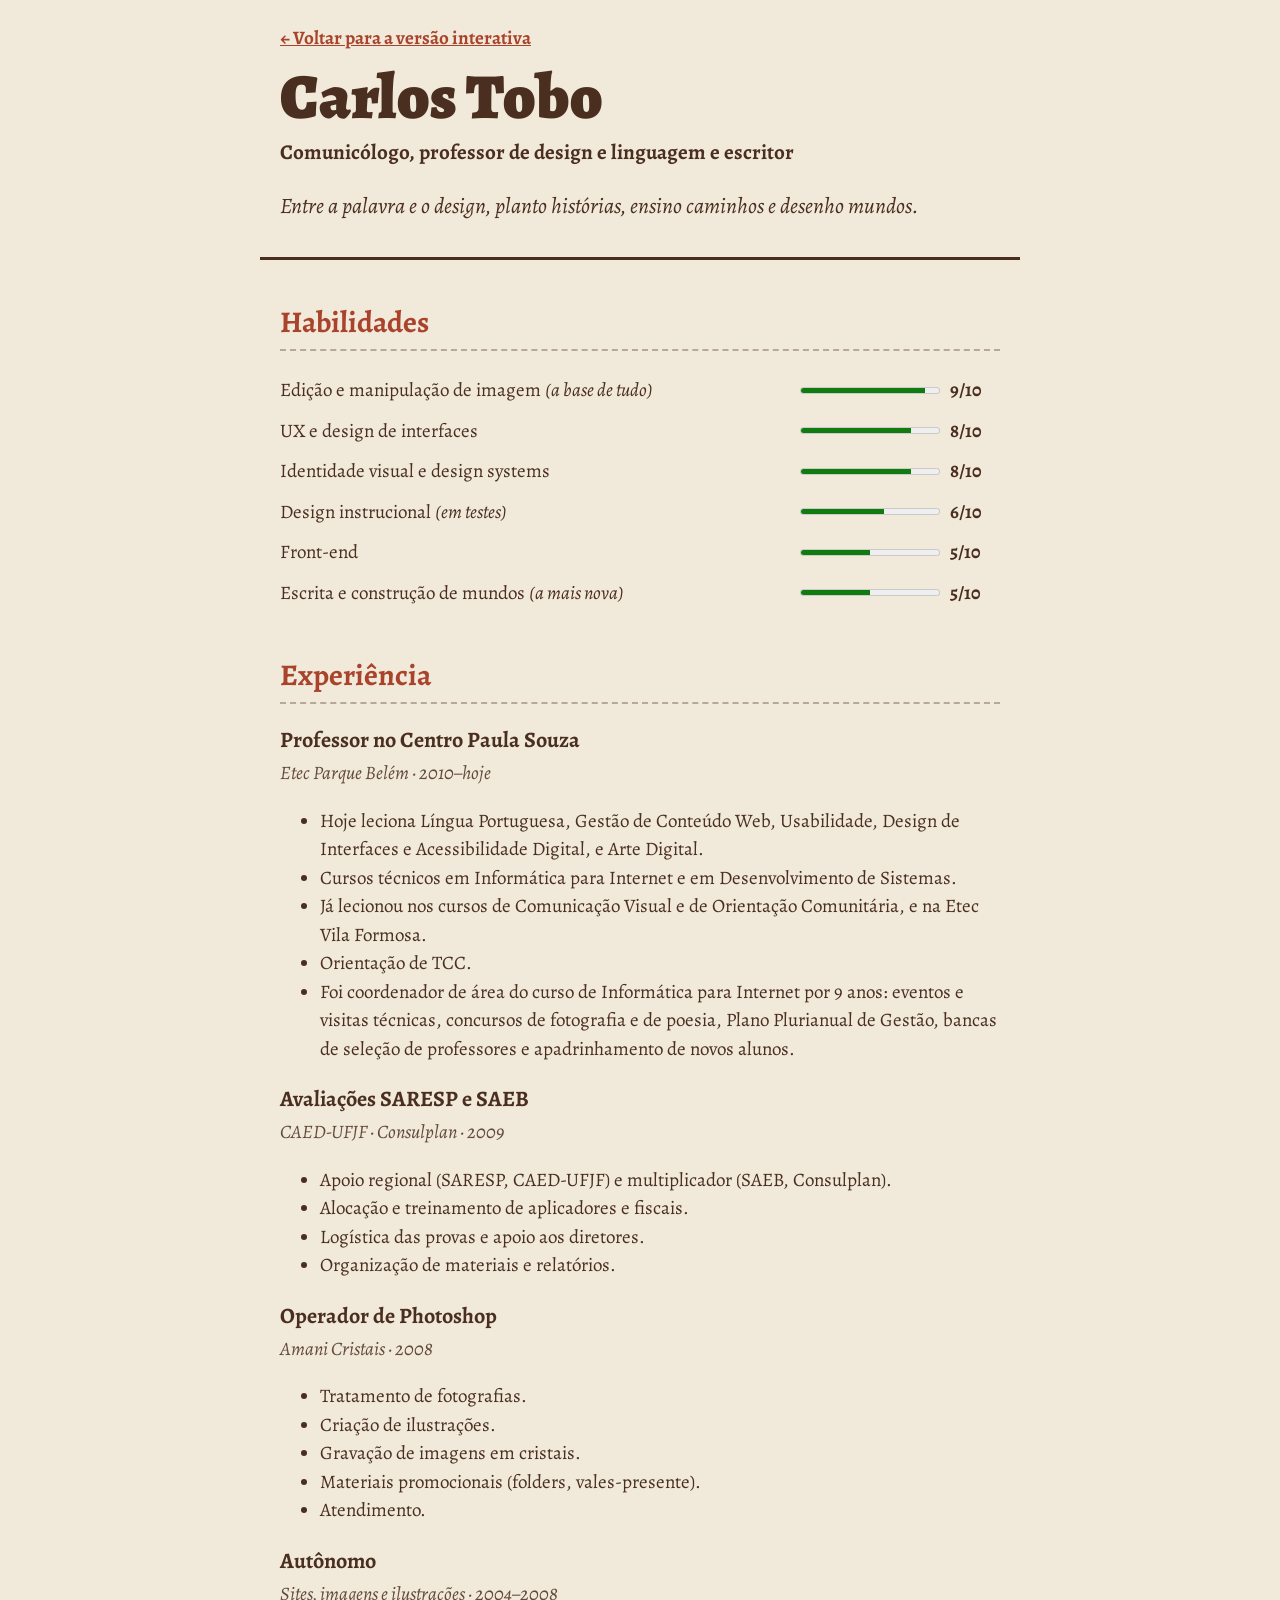
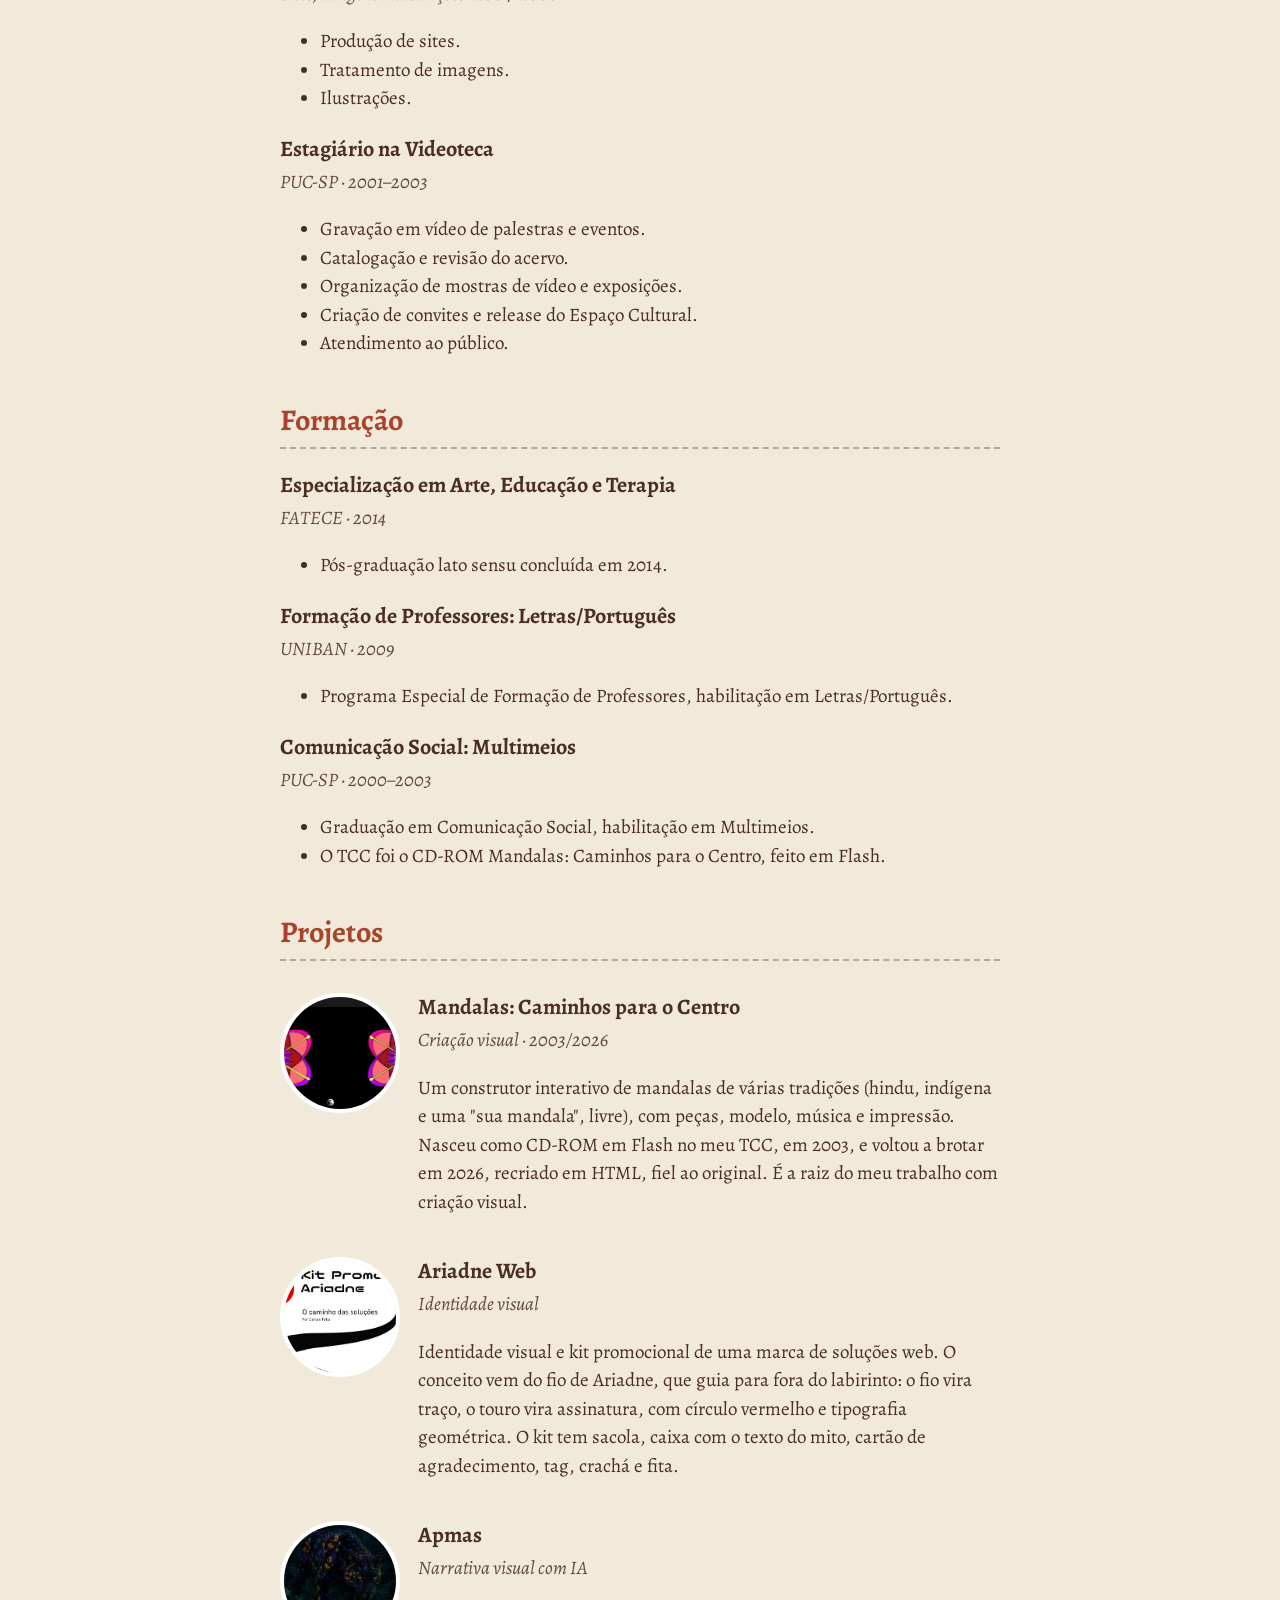
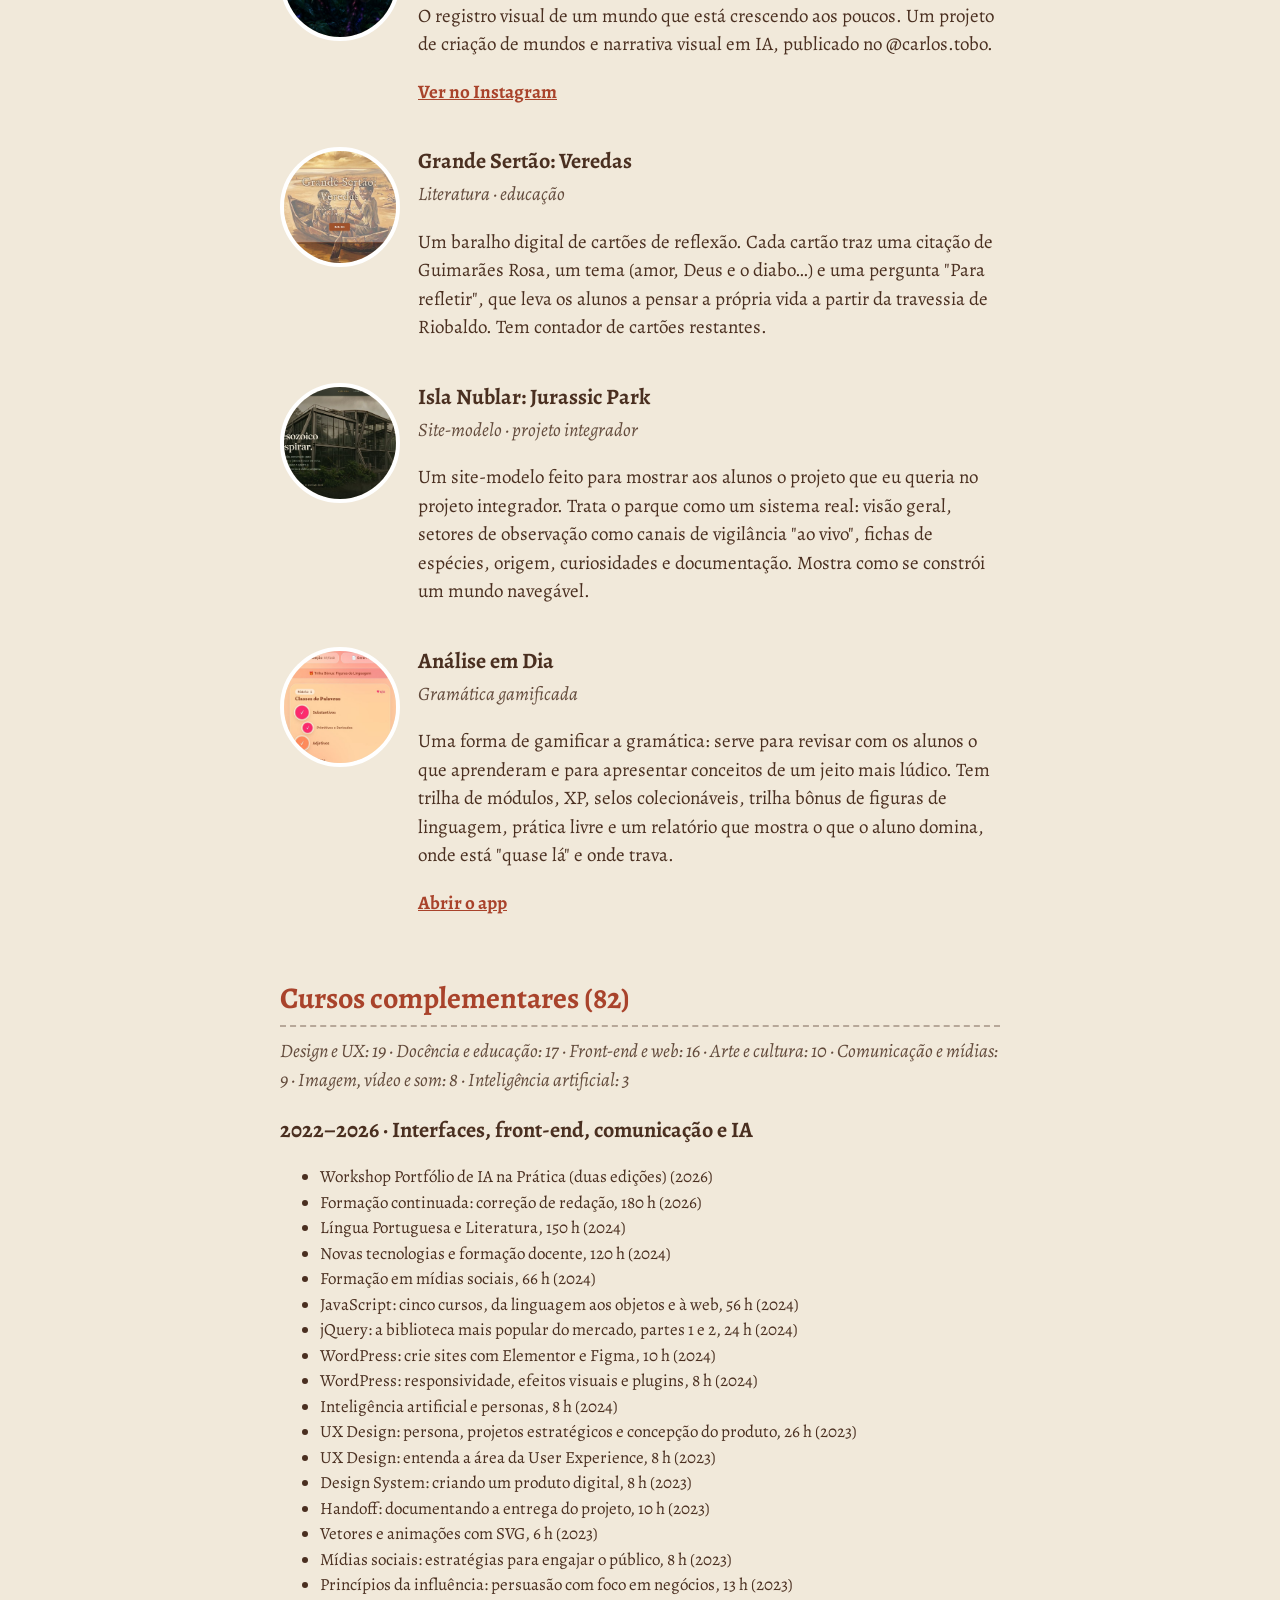
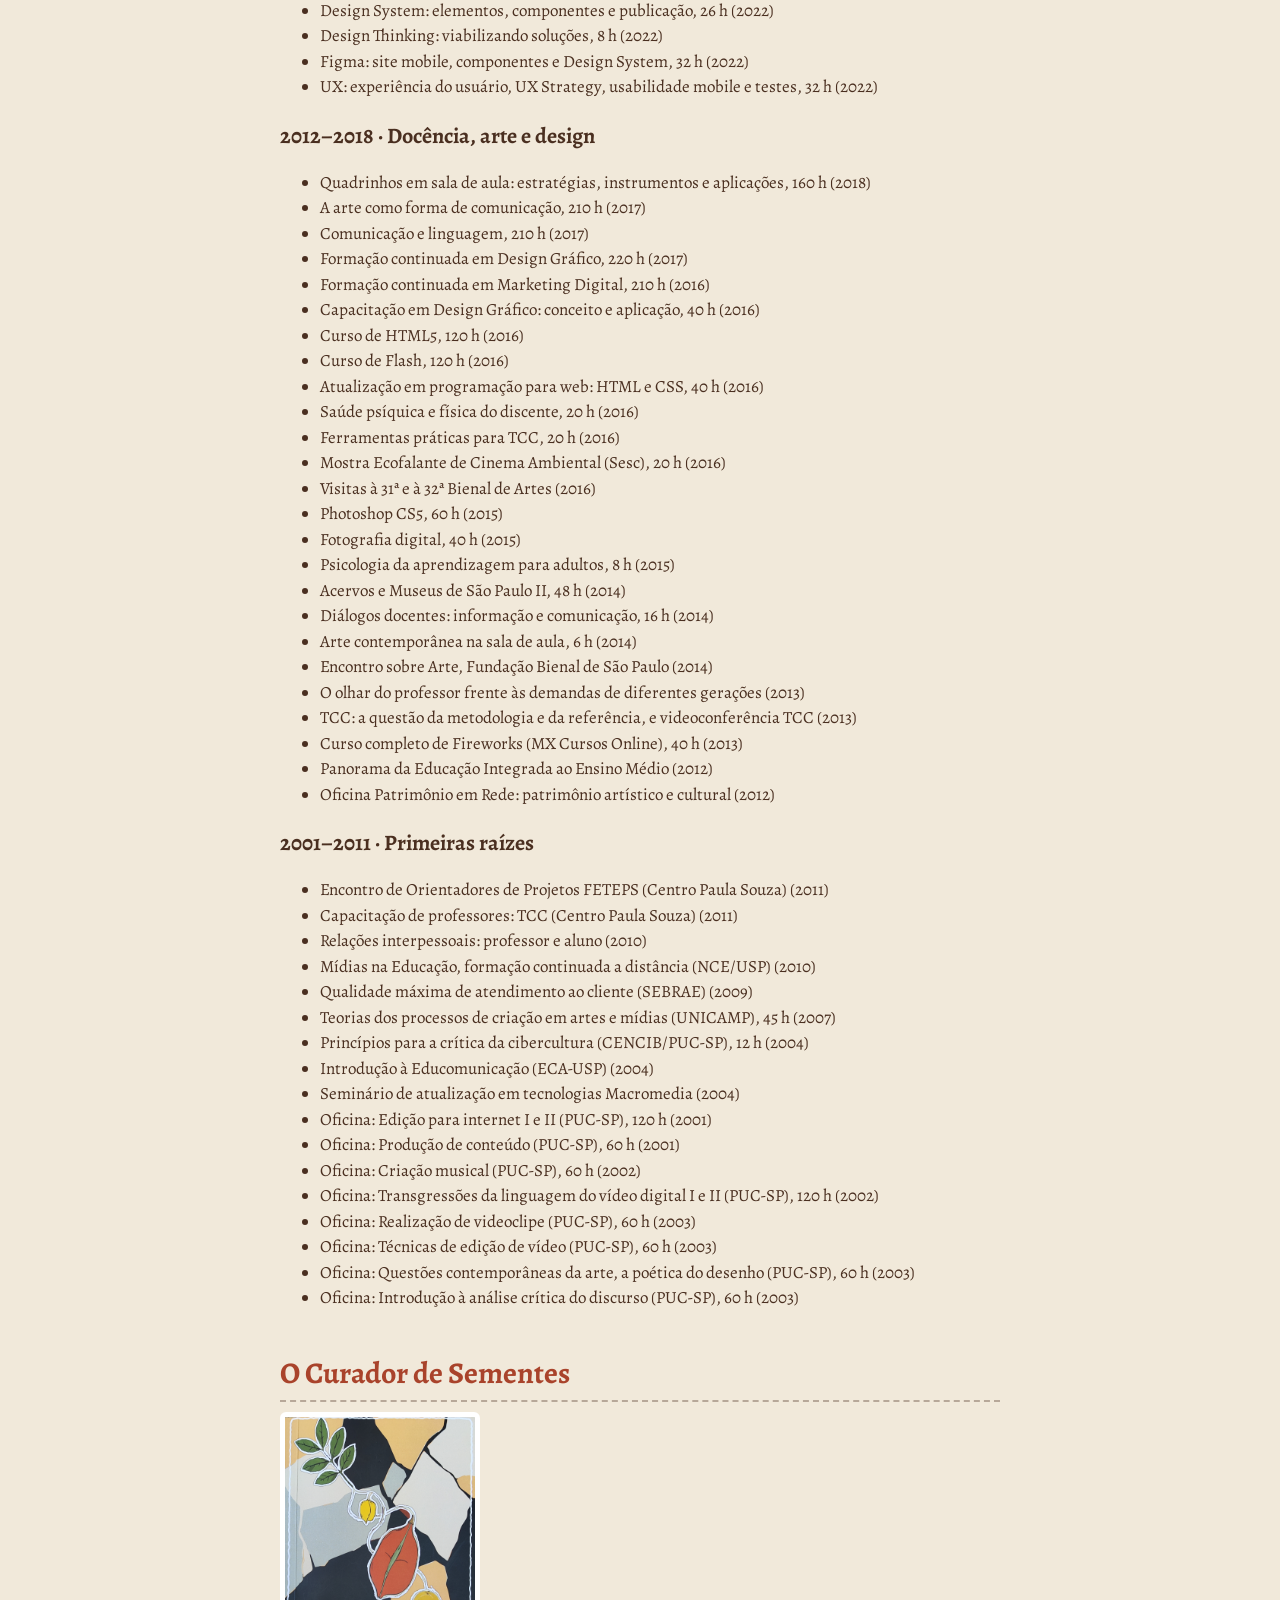
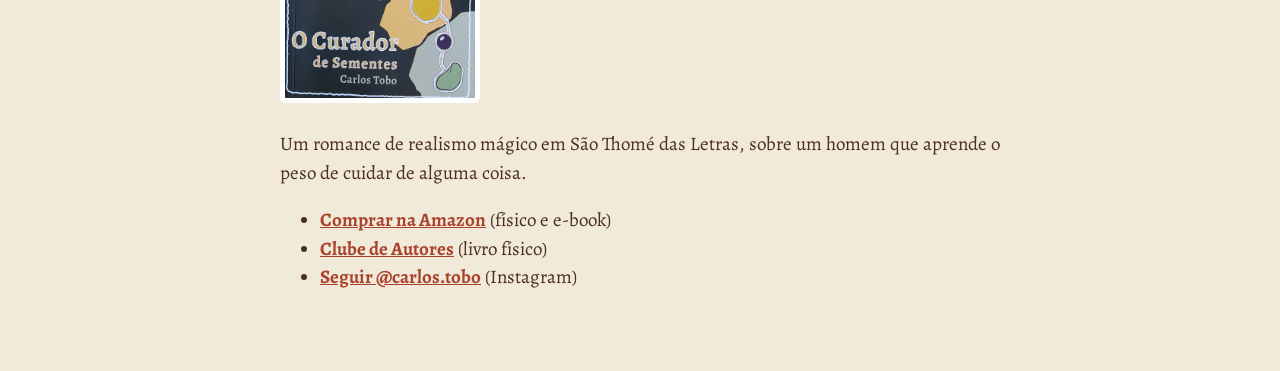
==== texto.html @ 2c95c68e "Currículo interativo: A Travessia do Curador Co-Authored-By: Claude Opus 5.5 <noreply@anthropic.com>" ====
<!doctype html>
<html lang="pt-BR">
<head>
<meta charset="utf-8">
<meta name="viewport" content="width=device-width, initial-scale=1">
<title>Carlos Tobo · Currículo em texto</title>
<meta name="description" content="Comunicólogo, professor de design e linguagem e escritor. Entre a palavra e o design, planto histórias, ensino caminhos e desenho mundos.">
<link rel="stylesheet" href="css/texto.css">
</head>
<body>
<header>
  <p class="voltar"><a href="index.html">← Voltar para a versão interativa</a></p>
  <h1>Carlos Tobo</h1>
  <p class="titulo">Comunicólogo, professor de design e linguagem e escritor</p>
  <p class="frase">Entre a palavra e o design, planto histórias, ensino caminhos e desenho mundos.</p>
</header>
<main>
<section aria-labelledby="h-hab">
  <h2 id="h-hab">Habilidades</h2>
  <ul class="hab">
    <li><span>Edição e manipulação de imagem <em>(a base de tudo)</em></span> <meter min="0" max="10" value="9">9 de 10</meter> <b>9/10</b></li>
    <li><span>UX e design de interfaces</span> <meter min="0" max="10" value="8">8 de 10</meter> <b>8/10</b></li>
    <li><span>Identidade visual e design systems</span> <meter min="0" max="10" value="8">8 de 10</meter> <b>8/10</b></li>
    <li><span>Design instrucional <em>(em testes)</em></span> <meter min="0" max="10" value="6">6 de 10</meter> <b>6/10</b></li>
    <li><span>Front-end</span> <meter min="0" max="10" value="5">5 de 10</meter> <b>5/10</b></li>
    <li><span>Escrita e construção de mundos <em>(a mais nova)</em></span> <meter min="0" max="10" value="5">5 de 10</meter> <b>5/10</b></li>
  </ul>
</section>

<section aria-labelledby="h-exp">
  <h2 id="h-exp">Experiência</h2>
  <article>
    <h3>Professor no Centro Paula Souza</h3>
    <p class="meta">Etec Parque Belém · 2010–hoje</p>
    <ul><li>Hoje leciona Língua Portuguesa, Gestão de Conteúdo Web, Usabilidade, Design de Interfaces e Acessibilidade Digital, e Arte Digital.</li><li>Cursos técnicos em Informática para Internet e em Desenvolvimento de Sistemas.</li><li>Já lecionou nos cursos de Comunicação Visual e de Orientação Comunitária, e na Etec Vila Formosa.</li><li>Orientação de TCC.</li><li>Foi coordenador de área do curso de Informática para Internet por 9 anos: eventos e visitas técnicas, concursos de fotografia e de poesia, Plano Plurianual de Gestão, bancas de seleção de professores e apadrinhamento de novos alunos.</li></ul>
  </article>
  <article>
    <h3>Avaliações SARESP e SAEB</h3>
    <p class="meta">CAED-UFJF · Consulplan · 2009</p>
    <ul><li>Apoio regional (SARESP, CAED-UFJF) e multiplicador (SAEB, Consulplan).</li><li>Alocação e treinamento de aplicadores e fiscais.</li><li>Logística das provas e apoio aos diretores.</li><li>Organização de materiais e relatórios.</li></ul>
  </article>
  <article>
    <h3>Operador de Photoshop</h3>
    <p class="meta">Amani Cristais · 2008</p>
    <ul><li>Tratamento de fotografias.</li><li>Criação de ilustrações.</li><li>Gravação de imagens em cristais.</li><li>Materiais promocionais (folders, vales-presente).</li><li>Atendimento.</li></ul>
  </article>
  <article>
    <h3>Autônomo</h3>
    <p class="meta">Sites, imagens e ilustrações · 2004–2008</p>
    <ul><li>Produção de sites.</li><li>Tratamento de imagens.</li><li>Ilustrações.</li></ul>
  </article>
  <article>
    <h3>Estagiário na Videoteca</h3>
    <p class="meta">PUC-SP · 2001–2003</p>
    <ul><li>Gravação em vídeo de palestras e eventos.</li><li>Catalogação e revisão do acervo.</li><li>Organização de mostras de vídeo e exposições.</li><li>Criação de convites e release do Espaço Cultural.</li><li>Atendimento ao público.</li></ul>
  </article>
</section>

<section aria-labelledby="h-form">
  <h2 id="h-form">Formação</h2>
  <article>
    <h3>Especialização em Arte, Educação e Terapia</h3>
    <p class="meta">FATECE · 2014</p>
    <ul><li>Pós-graduação lato sensu concluída em 2014.</li></ul>
  </article>
  <article>
    <h3>Formação de Professores: Letras/Português</h3>
    <p class="meta">UNIBAN · 2009</p>
    <ul><li>Programa Especial de Formação de Professores, habilitação em Letras/Português.</li></ul>
  </article>
  <article>
    <h3>Comunicação Social: Multimeios</h3>
    <p class="meta">PUC-SP · 2000–2003</p>
    <ul><li>Graduação em Comunicação Social, habilitação em Multimeios.</li><li>O TCC foi o CD-ROM Mandalas: Caminhos para o Centro, feito em Flash.</li></ul>
  </article>
</section>

<section aria-labelledby="h-proj">
  <h2 id="h-proj">Projetos</h2>
  <article class="proj">
    <img src="img/projetos/mandala-principal.jpg" alt="Tela inicial do construtor de mandalas" loading="lazy" width="160" height="160">
    <div>
      <h3>Mandalas: Caminhos para o Centro</h3>
      <p class="meta">Criação visual · 2003/2026</p>
      <p>Um construtor interativo de mandalas de várias tradições (hindu, indígena e uma "sua mandala", livre), com peças, modelo, música e impressão. Nasceu como CD-ROM em Flash no meu TCC, em 2003, e voltou a brotar em 2026, recriado em HTML, fiel ao original. É a raiz do meu trabalho com criação visual.</p>
      
    </div>
  </article>
  <article class="proj">
    <img src="img/projetos/ariadne-capa.jpg" alt="Marca Ariadne Web: o fio vira traço e o touro vira assinatura" loading="lazy" width="160" height="160">
    <div>
      <h3>Ariadne Web</h3>
      <p class="meta">Identidade visual</p>
      <p>Identidade visual e kit promocional de uma marca de soluções web. O conceito vem do fio de Ariadne, que guia para fora do labirinto: o fio vira traço, o touro vira assinatura, com círculo vermelho e tipografia geométrica. O kit tem sacola, caixa com o texto do mito, cartão de agradecimento, tag, crachá e fita.</p>
      
    </div>
  </article>
  <article class="proj">
    <img src="img/projetos/apmas-onca.jpg" alt="Onça luminosa do mundo de Apmas" loading="lazy" width="160" height="160">
    <div>
      <h3>Apmas</h3>
      <p class="meta">Narrativa visual com IA</p>
      <p>O registro visual de um mundo que está crescendo aos poucos. Um projeto de criação de mundos e narrativa visual em IA, publicado no @carlos.tobo.</p>
      <p><a href="https://www.instagram.com/carlos.tobo/">Ver no Instagram</a></p>
    </div>
  </article>
  <article class="proj">
    <img src="img/projetos/rosa-capa.jpg" alt="Capa do baralho de cartões de reflexão" loading="lazy" width="160" height="160">
    <div>
      <h3>Grande Sertão: Veredas</h3>
      <p class="meta">Literatura · educação</p>
      <p>Um baralho digital de cartões de reflexão. Cada cartão traz uma citação de Guimarães Rosa, um tema (amor, Deus e o diabo…) e uma pergunta "Para refletir", que leva os alunos a pensar a própria vida a partir da travessia de Riobaldo. Tem contador de cartões restantes.</p>
      
    </div>
  </article>
  <article class="proj">
    <img src="img/projetos/jp-capa.jpg" alt="Página inicial do site-modelo Isla Nublar" loading="lazy" width="160" height="160">
    <div>
      <h3>Isla Nublar: Jurassic Park</h3>
      <p class="meta">Site-modelo · projeto integrador</p>
      <p>Um site-modelo feito para mostrar aos alunos o projeto que eu queria no projeto integrador. Trata o parque como um sistema real: visão geral, setores de observação como canais de vigilância "ao vivo", fichas de espécies, origem, curiosidades e documentação. Mostra como se constrói um mundo navegável.</p>
      
    </div>
  </article>
  <article class="proj">
    <img src="img/projetos/gram1.jpg" alt="Tela inicial com XP, coleção de selos e trilha de módulos" loading="lazy" width="160" height="160">
    <div>
      <h3>Análise em Dia</h3>
      <p class="meta">Gramática gamificada</p>
      <p>Uma forma de gamificar a gramática: serve para revisar com os alunos o que aprenderam e para apresentar conceitos de um jeito mais lúdico. Tem trilha de módulos, XP, selos colecionáveis, trilha bônus de figuras de linguagem, prática livre e um relatório que mostra o que o aluno domina, onde está "quase lá" e onde trava.</p>
      <p><a href="https://carlosrtobo.github.io/appgramatica/">Abrir o app</a></p>
    </div>
  </article>
</section>

<section aria-labelledby="h-cursos">
  <h2 id="h-cursos">Cursos complementares (82)</h2>
  <p class="meta">Design e UX: 19 · Docência e educação: 17 · Front-end e web: 16 · Arte e cultura: 10 · Comunicação e mídias: 9 · Imagem, vídeo e som: 8 · Inteligência artificial: 3</p>
  <h3>2022–2026 · Interfaces, front-end, comunicação e IA</h3>
  <ul class="cursos"><li>Workshop Portfólio de IA na Prática (duas edições) (2026)</li><li>Formação continuada: correção de redação, 180 h (2026)</li><li>Língua Portuguesa e Literatura, 150 h (2024)</li><li>Novas tecnologias e formação docente, 120 h (2024)</li><li>Formação em mídias sociais, 66 h (2024)</li><li>JavaScript: cinco cursos, da linguagem aos objetos e à web, 56 h (2024)</li><li>jQuery: a biblioteca mais popular do mercado, partes 1 e 2, 24 h (2024)</li><li>WordPress: crie sites com Elementor e Figma, 10 h (2024)</li><li>WordPress: responsividade, efeitos visuais e plugins, 8 h (2024)</li><li>Inteligência artificial e personas, 8 h (2024)</li><li>UX Design: persona, projetos estratégicos e concepção do produto, 26 h (2023)</li><li>UX Design: entenda a área da User Experience, 8 h (2023)</li><li>Design System: criando um produto digital, 8 h (2023)</li><li>Handoff: documentando a entrega do projeto, 10 h (2023)</li><li>Vetores e animações com SVG, 6 h (2023)</li><li>Mídias sociais: estratégias para engajar o público, 8 h (2023)</li><li>Princípios da influência: persuasão com foco em negócios, 13 h (2023)</li><li>Design System: elementos, componentes e publicação, 26 h (2022)</li><li>Design Thinking: viabilizando soluções, 8 h (2022)</li><li>Figma: site mobile, componentes e Design System, 32 h (2022)</li><li>UX: experiência do usuário, UX Strategy, usabilidade mobile e testes, 32 h (2022)</li></ul>
  <h3>2012–2018 · Docência, arte e design</h3>
  <ul class="cursos"><li>Quadrinhos em sala de aula: estratégias, instrumentos e aplicações, 160 h (2018)</li><li>A arte como forma de comunicação, 210 h (2017)</li><li>Comunicação e linguagem, 210 h (2017)</li><li>Formação continuada em Design Gráfico, 220 h (2017)</li><li>Formação continuada em Marketing Digital, 210 h (2016)</li><li>Capacitação em Design Gráfico: conceito e aplicação, 40 h (2016)</li><li>Curso de HTML5, 120 h (2016)</li><li>Curso de Flash, 120 h (2016)</li><li>Atualização em programação para web: HTML e CSS, 40 h (2016)</li><li>Saúde psíquica e física do discente, 20 h (2016)</li><li>Ferramentas práticas para TCC, 20 h (2016)</li><li>Mostra Ecofalante de Cinema Ambiental (Sesc), 20 h (2016)</li><li>Visitas à 31ª e à 32ª Bienal de Artes (2016)</li><li>Photoshop CS5, 60 h (2015)</li><li>Fotografia digital, 40 h (2015)</li><li>Psicologia da aprendizagem para adultos, 8 h (2015)</li><li>Acervos e Museus de São Paulo II, 48 h (2014)</li><li>Diálogos docentes: informação e comunicação, 16 h (2014)</li><li>Arte contemporânea na sala de aula, 6 h (2014)</li><li>Encontro sobre Arte, Fundação Bienal de São Paulo (2014)</li><li>O olhar do professor frente às demandas de diferentes gerações (2013)</li><li>TCC: a questão da metodologia e da referência, e videoconferência TCC (2013)</li><li>Curso completo de Fireworks (MX Cursos Online), 40 h (2013)</li><li>Panorama da Educação Integrada ao Ensino Médio (2012)</li><li>Oficina Patrimônio em Rede: patrimônio artístico e cultural (2012)</li></ul>
  <h3>2001–2011 · Primeiras raízes</h3>
  <ul class="cursos"><li>Encontro de Orientadores de Projetos FETEPS (Centro Paula Souza) (2011)</li><li>Capacitação de professores: TCC (Centro Paula Souza) (2011)</li><li>Relações interpessoais: professor e aluno (2010)</li><li>Mídias na Educação, formação continuada a distância (NCE/USP) (2010)</li><li>Qualidade máxima de atendimento ao cliente (SEBRAE) (2009)</li><li>Teorias dos processos de criação em artes e mídias (UNICAMP), 45 h (2007)</li><li>Princípios para a crítica da cibercultura (CENCIB/PUC-SP), 12 h (2004)</li><li>Introdução à Educomunicação (ECA-USP) (2004)</li><li>Seminário de atualização em tecnologias Macromedia (2004)</li><li>Oficina: Edição para internet I e II (PUC-SP), 120 h (2001)</li><li>Oficina: Produção de conteúdo (PUC-SP), 60 h (2001)</li><li>Oficina: Criação musical (PUC-SP), 60 h (2002)</li><li>Oficina: Transgressões da linguagem do vídeo digital I e II (PUC-SP), 120 h (2002)</li><li>Oficina: Realização de videoclipe (PUC-SP), 60 h (2003)</li><li>Oficina: Técnicas de edição de vídeo (PUC-SP), 60 h (2003)</li><li>Oficina: Questões contemporâneas da arte, a poética do desenho (PUC-SP), 60 h (2003)</li><li>Oficina: Introdução à análise crítica do discurso (PUC-SP), 60 h (2003)</li></ul>
</section>

<section aria-labelledby="h-livro" class="livro">
  <h2 id="h-livro">O Curador de Sementes</h2>
  <img src="img/marca/livro-capa.png" alt="Capa do livro O Curador de Sementes, de Carlos Tobo" width="200" loading="lazy">
  <p>Um romance de realismo mágico em São Thomé das Letras, sobre um homem que aprende o peso de cuidar de alguma coisa.</p>
  <ul><li><a href="https://www.amazon.com.br/dp/650229278X">Comprar na Amazon</a> (físico e e-book)</li><li><a href="https://clubedeautores.com.br/livro/o-curador-de-sementes-3">Clube de Autores</a> (livro físico)</li><li><a href="https://www.instagram.com/carlos.tobo/">Seguir @carlos.tobo</a> (Instagram)</li></ul>
</section>
</main>
</body>
</html>
---- css/texto.css ----
@font-face { font-family: 'Alegreya'; src: url('../fontes/Alegreya.ttf') format('truetype'); font-weight: 400 900; font-display: swap; }
@font-face { font-family: 'Alegreya'; src: url('../fontes/Alegreya-Italic.ttf') format('truetype'); font-weight: 400 900; font-style: italic; font-display: swap; }
:root { --terra: #4A2F20; --terracota: #A9432B; --osso: #F1E9DA; --salvia: #4F6647; }
* { box-sizing: border-box; }
body { margin: 0; background: var(--osso); color: var(--terra); font-family: 'Alegreya', Georgia, serif; font-size: 19px; line-height: 1.5; }
header, main { max-width: 760px; margin: 0 auto; padding: 0 20px; }
header { padding-top: 24px; padding-bottom: 12px; border-bottom: 3px solid var(--terra); }
h1 { font-size: clamp(42px, 9vw, 64px); line-height: 1; margin: 12px 0 8px; font-weight: 900; }
h2 { font-size: 30px; margin: 40px 0 10px; color: var(--terracota); border-bottom: 2px dashed rgba(74, 47, 32, .35); padding-bottom: 4px; }
h3 { font-size: 22px; margin: 20px 0 2px; }
.titulo { font-weight: 700; font-size: 21px; margin: 0; }
.frase { font-style: italic; font-size: 22px; }
.meta { margin: 0 0 6px; font-style: italic; opacity: .85; }
a { color: var(--terracota); font-weight: 700; }
a:focus-visible { outline: 3px solid #4B2A5A; outline-offset: 3px; }
.voltar { margin: 0; }
.hab { list-style: none; padding: 0; }
.hab li { display: grid; grid-template-columns: 1fr 140px 50px; gap: 10px; align-items: center; padding: 6px 0; }
.hab meter { width: 100%; height: 14px; }
@media (max-width: 520px) { .hab li { grid-template-columns: 1fr 50px; } .hab meter { grid-column: 1 / -1; grid-row: 2; } }
.proj { display: flex; gap: 18px; align-items: flex-start; }
.proj img { width: 120px; height: 120px; object-fit: cover; border-radius: 50%; border: 4px solid #fff; flex: none; margin-top: 22px; }
@media (max-width: 520px) { .proj { flex-direction: column; } .proj img { margin-top: 10px; } }
.cursos { font-size: 17px; }
.livro img { border: 5px solid #fff; border-radius: 6px; }
main { padding-bottom: 60px; }
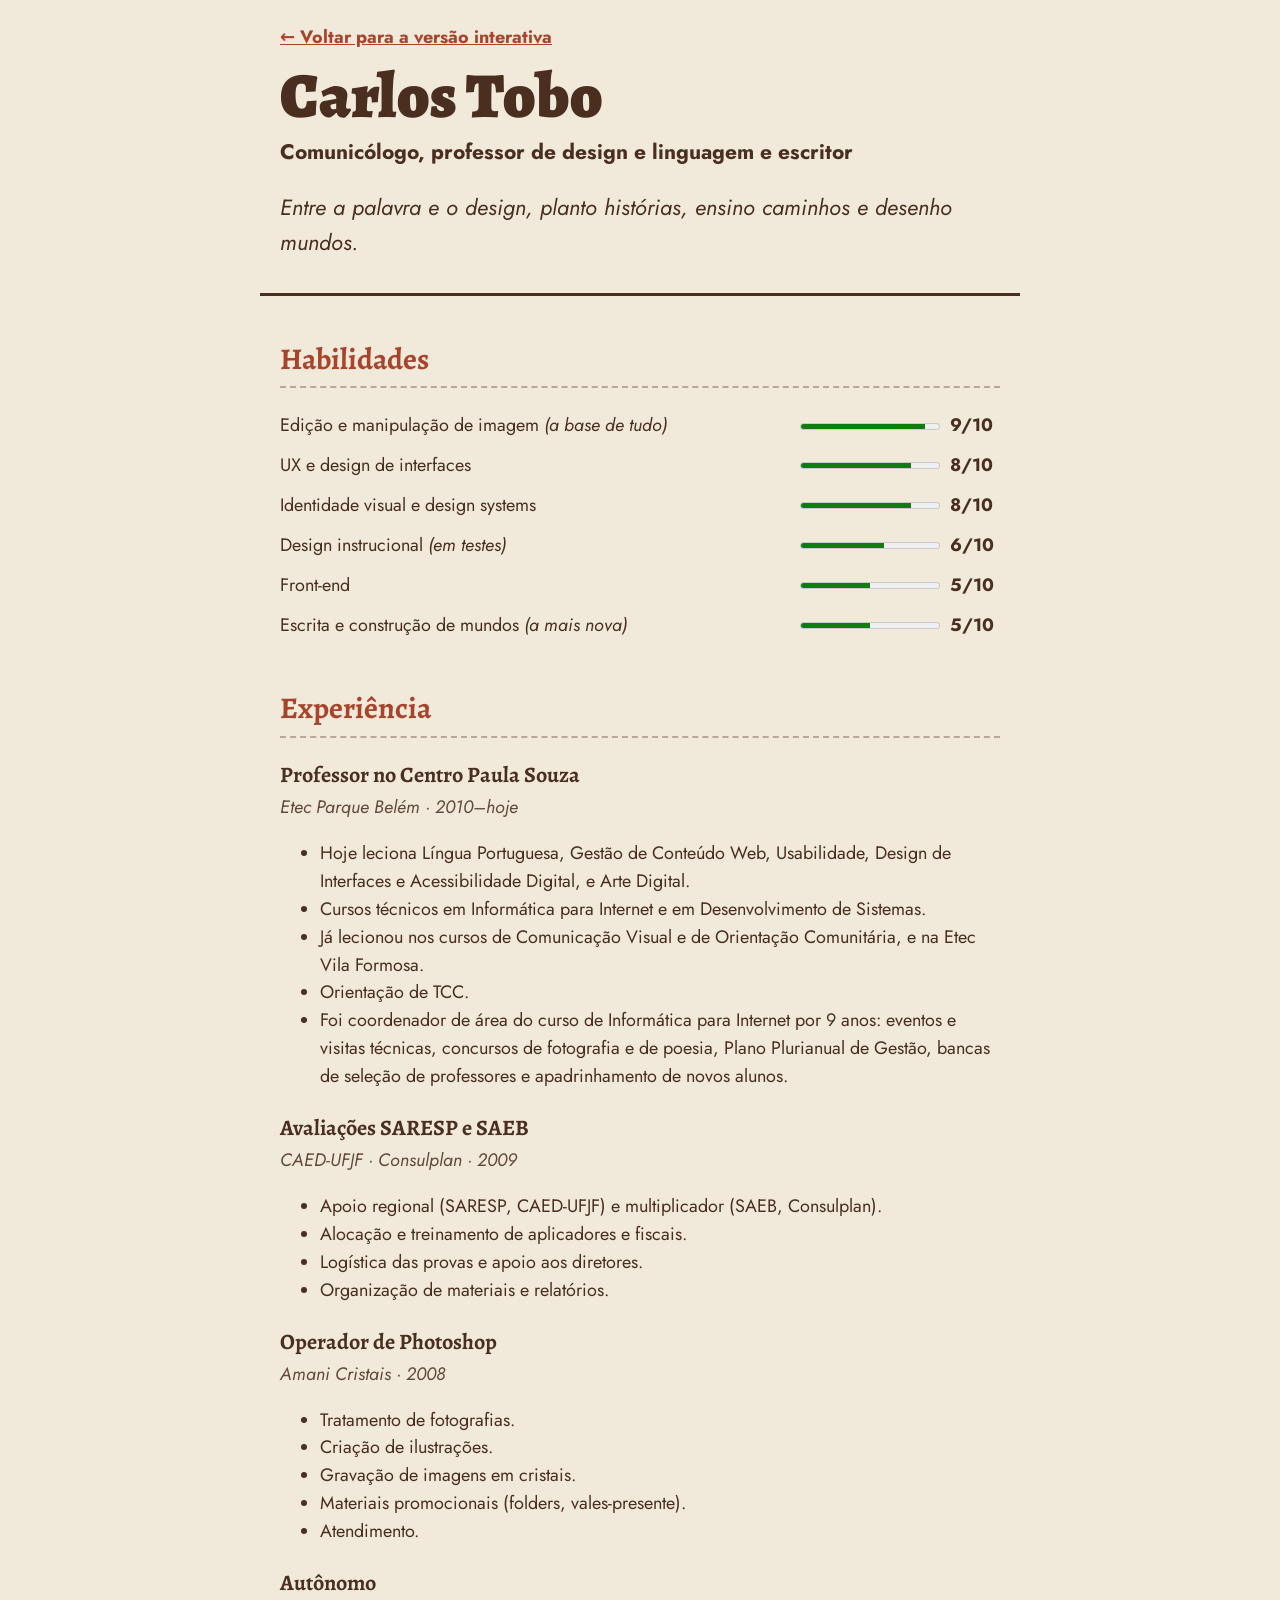
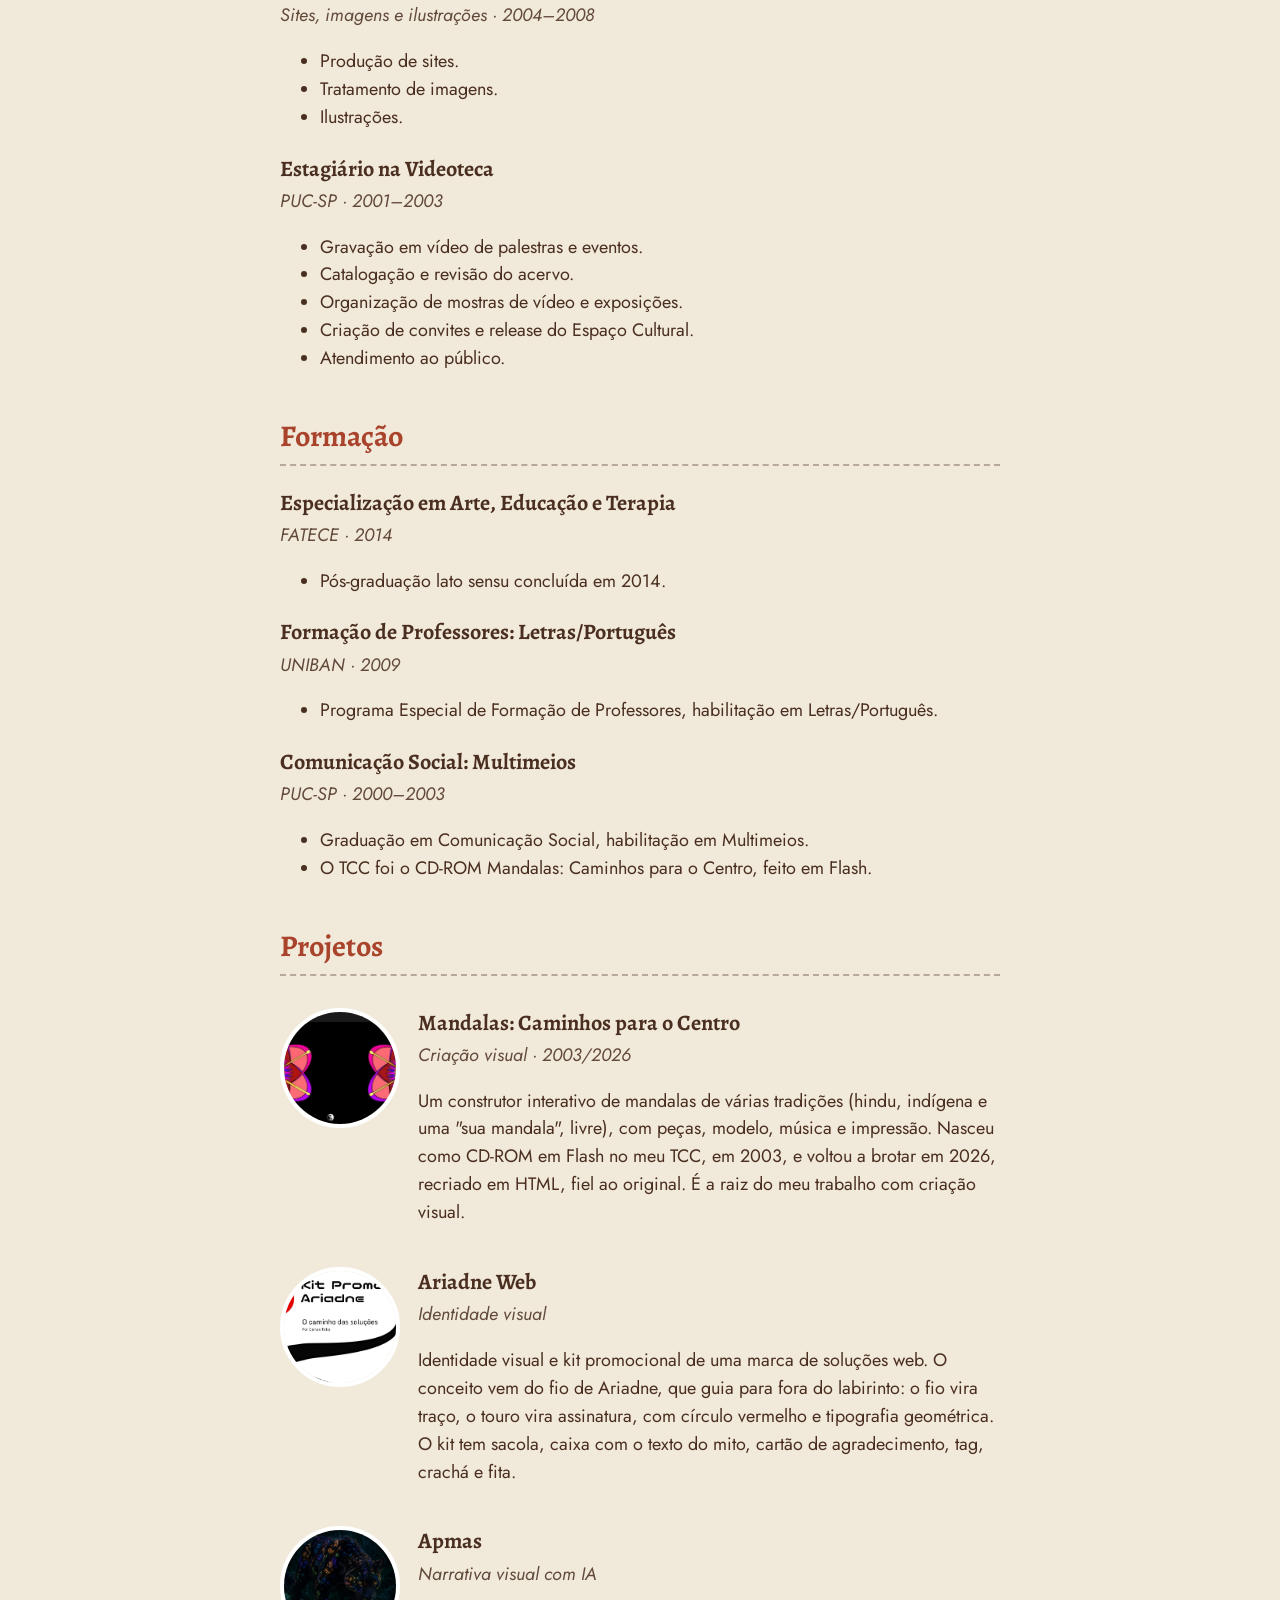
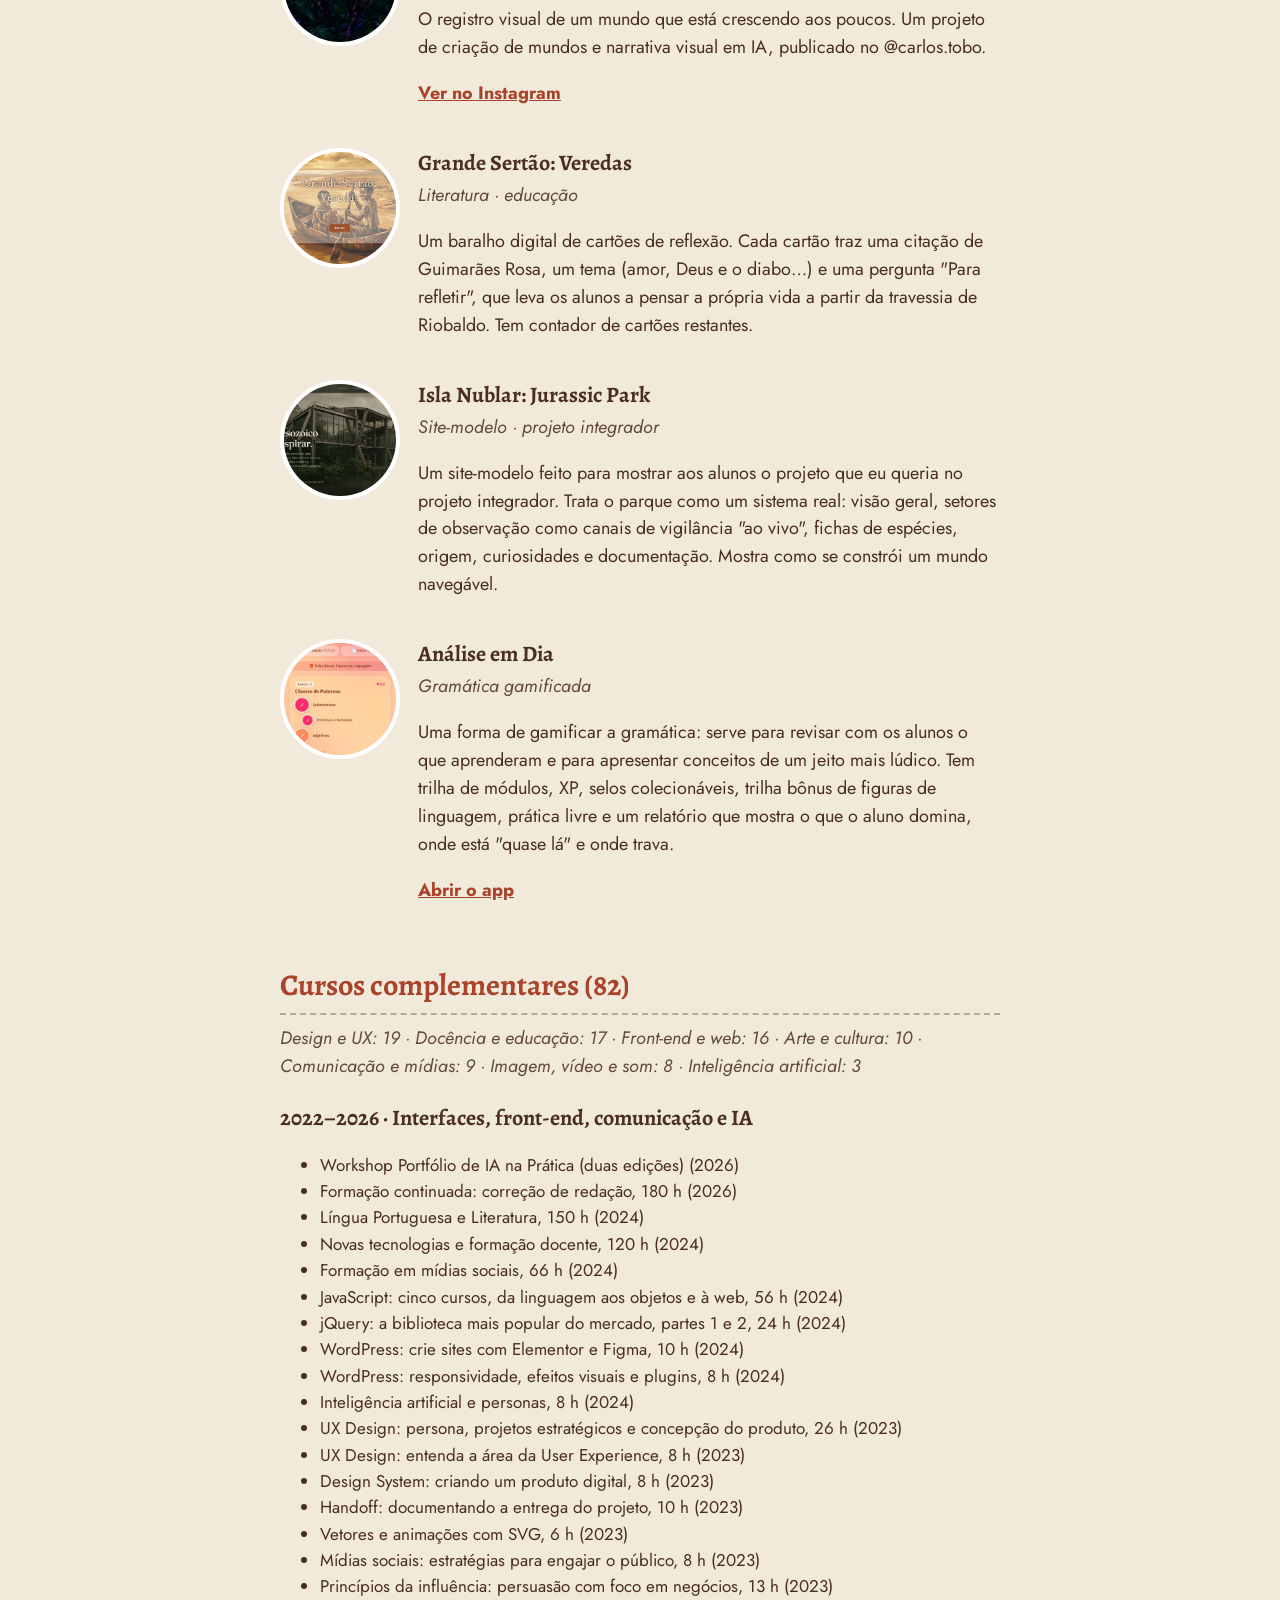
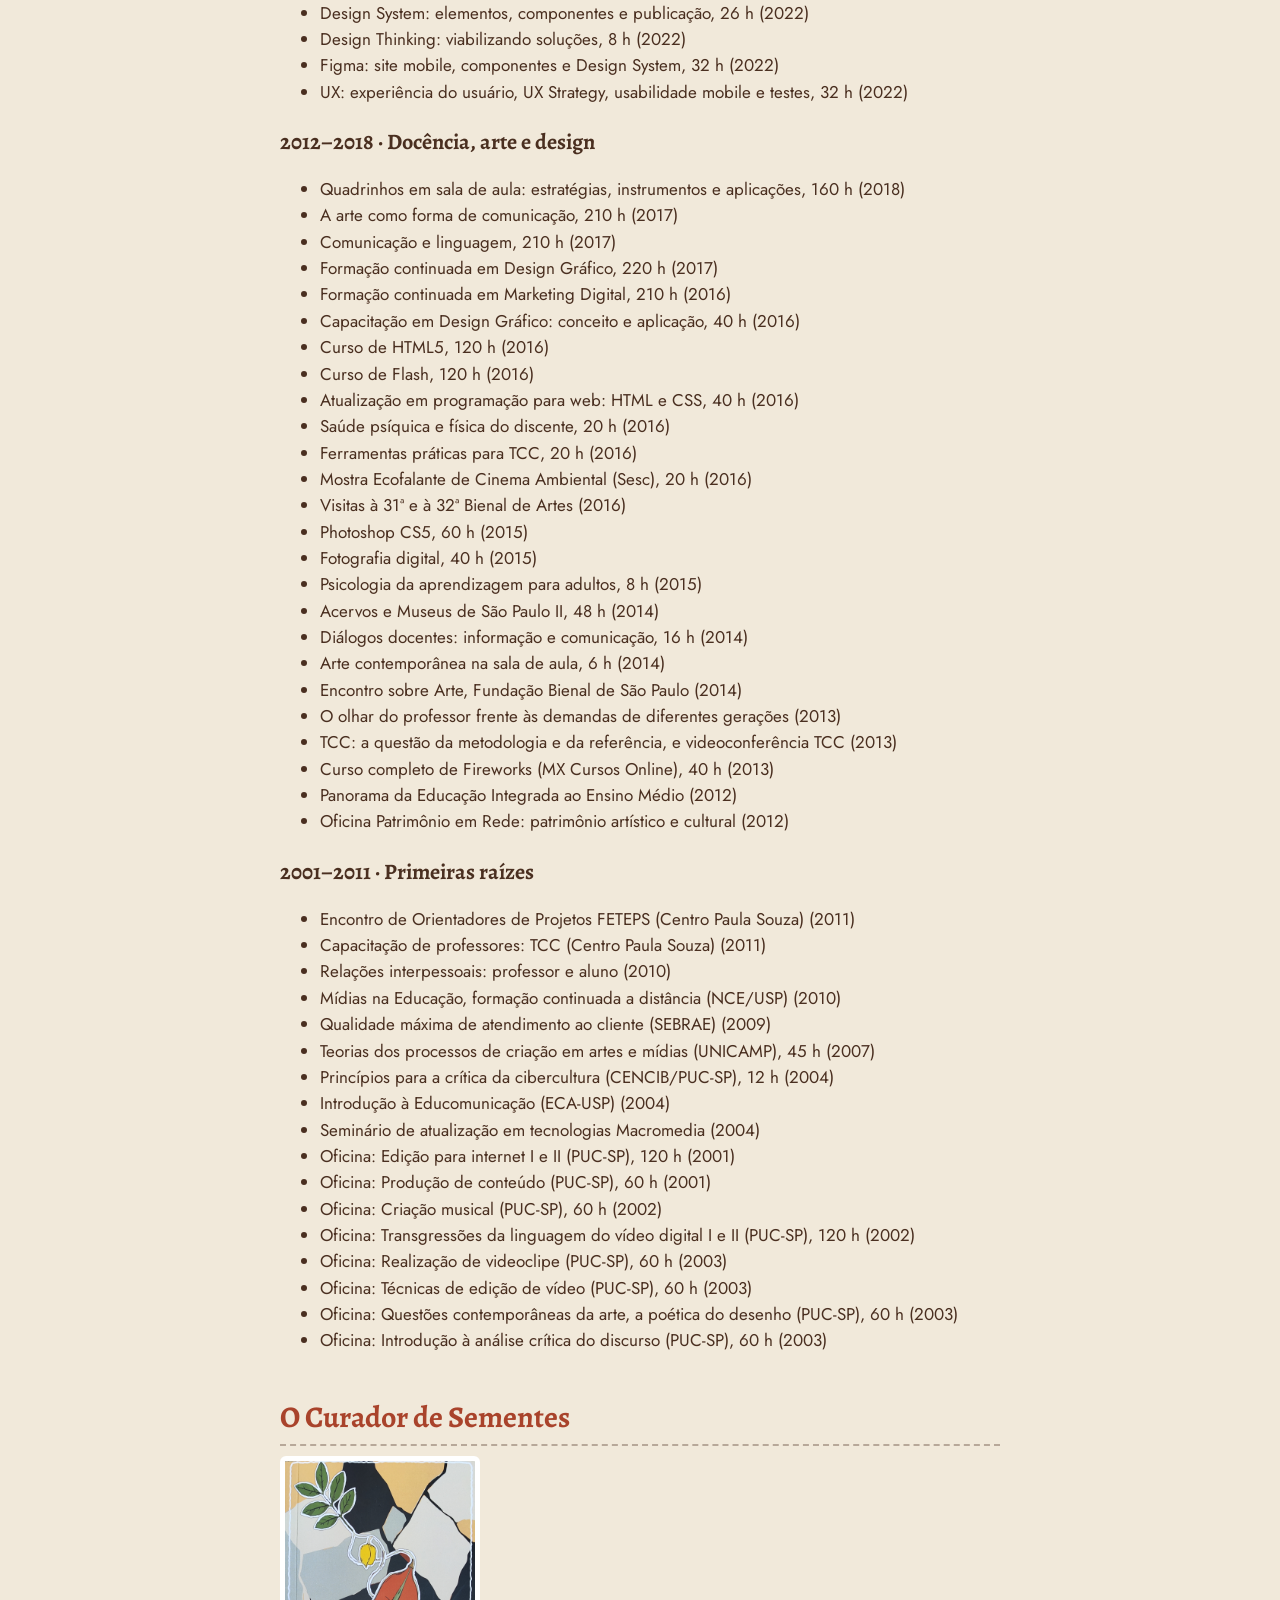
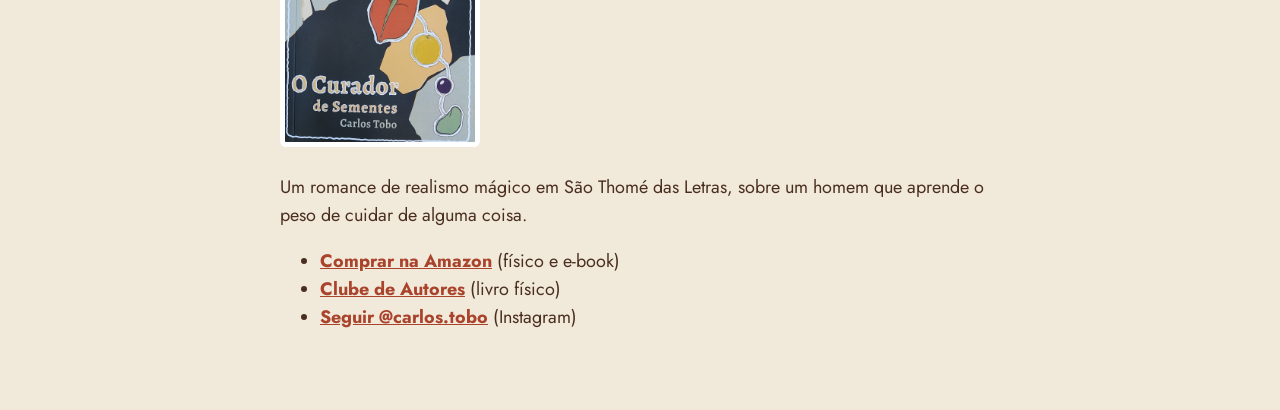
==== commit dae5afba: "Jost nos textos e parágrafos; Alegreya só nos títulos Co-Authored-By: Claude Opus 5.5 <noreply@anthr" ====
--- a/texto.html
+++ b/texto.html
@@ -5,6 +5,9 @@
 <meta name="viewport" content="width=device-width, initial-scale=1">
 <title>Carlos Tobo · Currículo em texto</title>
 <meta name="description" content="Comunicólogo, professor de design e linguagem e escritor. Entre a palavra e o design, planto histórias, ensino caminhos e desenho mundos.">
+<link rel="preconnect" href="https://fonts.googleapis.com">
+<link rel="preconnect" href="https://fonts.gstatic.com" crossorigin>
+<link rel="stylesheet" href="https://fonts.googleapis.com/css2?family=Jost:ital,wght@0,400..800;1,400..700&display=swap">
 <link rel="stylesheet" href="css/texto.css">
 </head>
 <body>
--- a/css/texto.css
+++ b/css/texto.css
@@ -2,7 +2,13 @@
 @font-face { font-family: 'Alegreya'; src: url('../fontes/Alegreya-Italic.ttf') format('truetype'); font-weight: 400 900; font-style: italic; font-display: swap; }
 :root { --terra: #4A2F20; --terracota: #A9432B; --osso: #F1E9DA; --salvia: #4F6647; }
 * { box-sizing: border-box; }
-body { margin: 0; background: var(--osso); color: var(--terra); font-family: 'Alegreya', Georgia, serif; font-size: 19px; line-height: 1.5; }
+html { scrollbar-color: var(--terracota) rgba(74, 47, 32, .1); }
+::-webkit-scrollbar { width: 14px; }
+::-webkit-scrollbar-track { background: rgba(74, 47, 32, .08); border-radius: 10px; }
+::-webkit-scrollbar-thumb { background: var(--terracota); border: 3px solid var(--osso); border-radius: 10px; min-height: 48px; }
+::-webkit-scrollbar-thumb:hover { background: var(--terra); }
+body { margin: 0; background: var(--osso); color: var(--terra); font-family: 'Jost', 'Segoe UI', system-ui, sans-serif; font-size: 18px; line-height: 1.55; }
+h1, h2, h3 { font-family: 'Alegreya', Georgia, serif; }
 header, main { max-width: 760px; margin: 0 auto; padding: 0 20px; }
 header { padding-top: 24px; padding-bottom: 12px; border-bottom: 3px solid var(--terra); }
 h1 { font-size: clamp(42px, 9vw, 64px); line-height: 1; margin: 12px 0 8px; font-weight: 900; }
